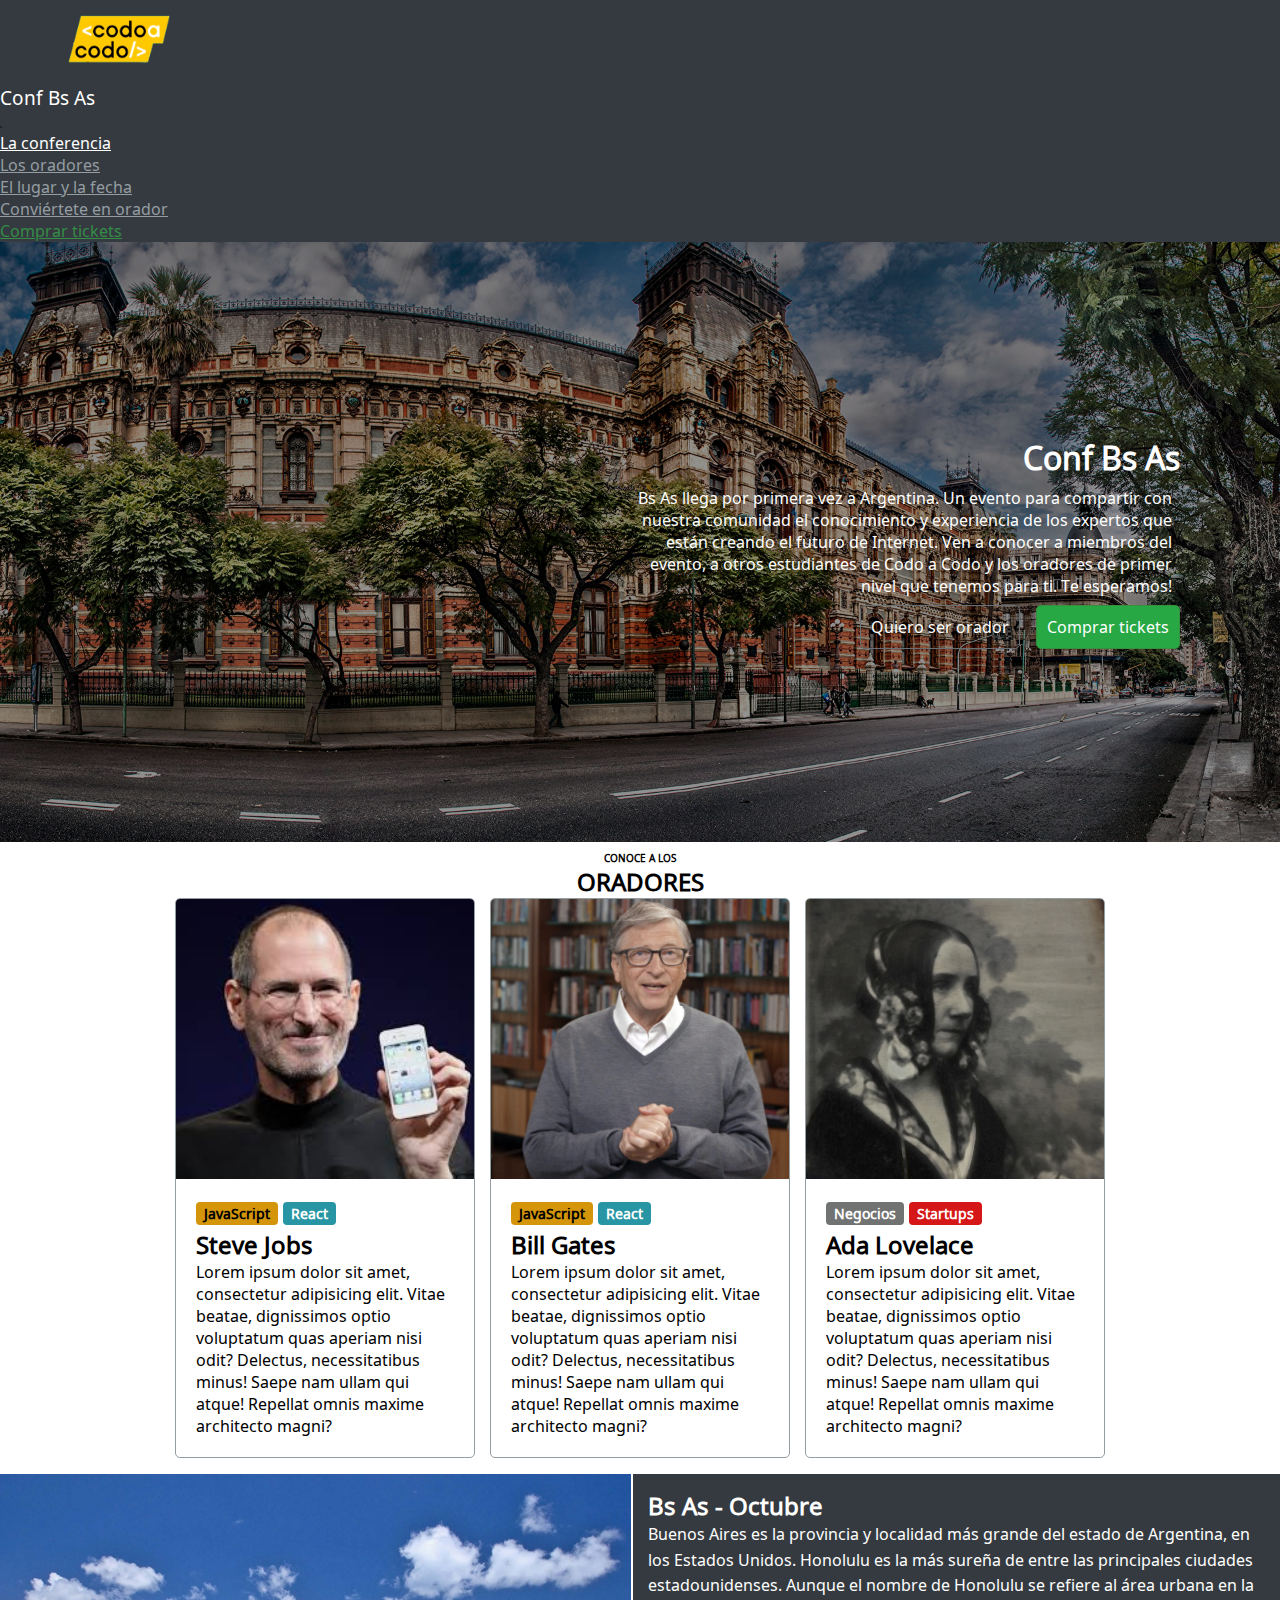
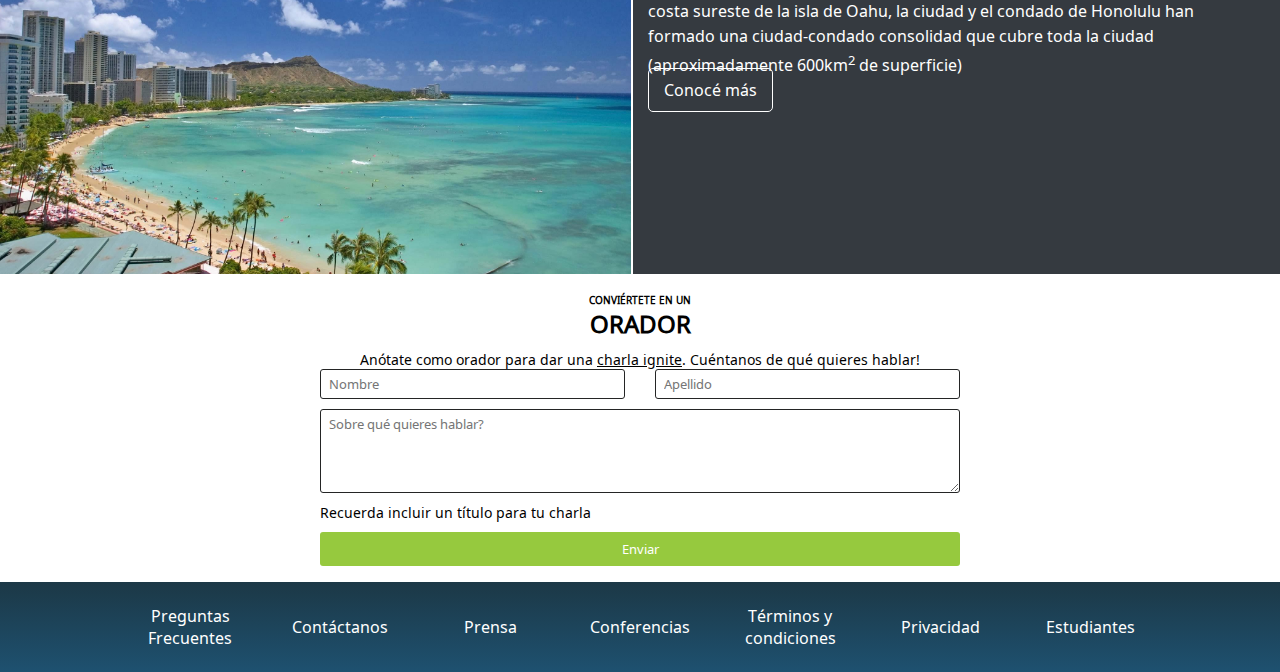
==== index.html @ 928572a6 "proyecto casi terminado" ====
<!DOCTYPE html>
<html lang="en">
  <head>
    <meta charset="UTF-8" />
    <meta name="viewport" content="width=device-width, initial-scale=1.0" />
    <title>Trabajo Final N°1</title>
    <link
      href="https://cdn.jsdelivr.net/npm/bootstrap@5.3.2/dist/css/bootstrap.min.css"
      rel="stylesheet"
      integrity="sha384-T3c6CoIi6uLrA9TneNEoa7RxnatzjcDSCmG1MXxSR1GAsXEV/Dwwykc2MPK8M2HN"
      crossorigin="anonymous"
    />
    <link rel="stylesheet" href="./css/styles.css" />
    <link rel="icon" href="./assets/img/icon.png"> <!--      https://www.flaticon.es/iconos-gratis/aterrizaje       -->
    <link
      href="https://fonts.googleapis.com/css2?family=Noto+Sans+Shavian&family=Roboto+Slab:wght@700&family=Roboto:wght@300&display=swap"
      rel="stylesheet"
    />
  </head>

  <body>
    <header class="header">
      <nav class="navbar navbar-expand-lg p-0">
        <div class="container-fluid p-0">
          <a class="navbar-brand active" href="#">
            <img src="./assets/img/codoacodo.png" alt="Logo Codo a Codo" />
          </a>
          <h3>Conf Bs As</h3>
          <button
            class="navbar-toggler me-2"
            type="button"
            data-bs-toggle="collapse"
            data-bs-target="#navbarSupportedContent"
            aria-controls="navbarSupportedContent"
            aria-expanded="false"
            aria-label="Toggle navigation"
          >
            <span class="navbar-toggler-icon"></span>
          </button>
          <div class="collapse navbar-collapse" id="navbarSupportedContent">
            <ul class="navbar-nav ms-auto mb-1 mb-lg-0">
              <li class="nav-item ms-2">
                <a class="nav-link nav-link-white" aria-current="page" href="#"
                  >La conferencia</a
                >
              </li>
              <li class="nav-item ms-2">
                <a class="nav-link" href="#oradores">Los oradores</a>
              </li>
              <li class="nav-item ms-2">
                <a class="nav-link" href="#tour">El lugar y la fecha</a>
              </li>
              <li class="nav-item ms-2">
                <a class="nav-link" href="#form">Conviértete en orador</a>
              </li>
              <li class="nav-item ms-2">
                <a class="nav-link nav-link-green" href="#">Comprar tickets</a>
              </li>
            </ul>
          </div>
        </div>
      </nav>
      <div class="container-hero">
        <div class="container-hero-info">
          <h1 class="title">Conf Bs As</h1>
          <p class="description">
            Bs As llega por primera vez a Argentina. Un evento para compartir
            con nuestra comunidad el conocimiento y experiencia de los expertos
            que están creando el futuro de Internet.
            <span class="description-hidden"
              >Ven a conocer a miembros del evento, a otros estudiantes de Codo
              a Codo y los oradores de primer nivel que tenemos para ti. Te
              esperamos!</span
            >
          </p>
          <div class="container-buttons">
            <a href="#" class="btn-hero btn-orador">Quiero ser orador</a>
            <a href="#" class="btn-hero btn-ticket">Comprar tickets</a>
          </div>
        </div>
      </div>
    </header>

    <main class="main">

      <section class="section-oradores" id="oradores">
        <h2 class="title-oradores">
          <span class="span">conoce a los </span>oradores
        </h2>
        <div class="container-cards">
          <article class="cards">
            <img
              src="./assets/img/steve.jpg"
              alt="Imagen de Steve sosteniendo el primer Iphone"
              class="img-cards"
            />
            <div class="container-info-cards">
              <h4 class="name-tech" class="">
                <span class="tech-yellow">JavaScript</span
                ><span class="tech-light-blue">React</span>
              </h4>
              <h2 class="name-oradores">Steve Jobs</h2>
              <p class="oradores_resume">
                Lorem ipsum dolor sit amet, consectetur adipisicing elit. Vitae
                beatae, dignissimos optio voluptatum quas aperiam nisi odit?
                Delectus, necessitatibus minus! Saepe nam ullam qui atque!
                Repellat omnis maxime architecto magni?
              </p>
            </div>
          </article>

          <article class="cards">
            <img
              src="./assets/img/bill.jpg"
              alt="Imagen de Bill Gates"
              class="img-cards"
            />
            <div class="container-info-cards">
              <h4 class="name-tech">
                <span class="tech-yellow">JavaScript</span
                ><span class="tech-light-blue">React</span>
              </h4>
              <h2 class="name-oradores">Bill Gates</h2>
              <p class="oradores-resume">
                Lorem ipsum dolor sit amet, consectetur adipisicing elit. Vitae
                beatae, dignissimos optio voluptatum quas aperiam nisi odit?
                Delectus, necessitatibus minus! Saepe nam ullam qui atque!
                Repellat omnis maxime architecto magni?
              </p>
            </div>
          </article>

          <article class="cards">
            <img
              src="./assets/img/ada.jpeg"
              alt="Imagen de Ada Lovelace"
              class="img-cards"
            />
            <div class="container-info-cards">
              <h4 class="name-tech">
                <span class="tech-grey">Negocios</span
                ><span class="tech-red">Startups</span>
              </h4>
              <h2 class="name-oradores">Ada Lovelace</h2>
              <p class="oradores-resume">
                Lorem ipsum dolor sit amet, consectetur adipisicing elit. Vitae
                beatae, dignissimos optio voluptatum quas aperiam nisi odit?
                Delectus, necessitatibus minus! Saepe nam ullam qui atque!
                Repellat omnis maxime architecto magni?
              </p>
            </div>
          </article>
        </div>
      </section>

      <section class="section-tour" id="tour">
        <article class="img-tour"></article>
        <article class="info-tour">
          <h2 class="title-tour">Bs As - Octubre</h2>
          <p class="description-tour">
            Buenos Aires es la provincia y localidad más grande del estado de
            Argentina, en los Estados Unidos. Honolulu es la más sureña de entre
            las principales ciudades estadounidenses. Aunque el nombre de
            Honolulu se refiere al área urbana en la costa sureste de la isla de
            Oahu, la ciudad y el condado de Honolulu han formado una
            ciudad-condado consolidad que cubre toda la ciudad (aproximadamente
            600km<sup>2</sup> de superficie)
          </p>
          <a href="#" class="btn-tour">Conocé más</a>
        </article>
      </section>

      <section class="section-form" id="form">
        <h2 class="title-form">
          <span class="span">Conviértete en un </span>orador
        </h2>
        <p class="info-form">
          Anótate como orador para dar una <u>charla ignite</u>. Cuéntanos de
          qué quieres hablar!
        </p>
        <form action="#" class="form">
          <div class="container-inputs">
            <input type="text" placeholder="Nombre" class="input-form" required />
            <input
              type="text"
              placeholder="Apellido"
              class="input-form"
              required
            />
          </div>
          <textarea
            cols="30"
            rows="4"
            placeholder="Sobre qué quieres hablar?"
            class="text-form"
          ></textarea>
          <span class="info-form info-2"
            >Recuerda incluir un título para tu charla</span
          >
          <input type="submit" value="Enviar" class="input-form-submit" />
        </form>
      </section>

    </main>

    <footer class="footer">
      <ul class="list-footer">
        <li class="list-footer-items">
          <a href="#" class="list-footer-items-link">Preguntas Frecuentes</a>
        </li>
        <li class="list-footer-items">
          <a href="#" class="list-footer-items-link">Contáctanos</a>
        </li>
        <li class="list-footer-items">
          <a href="#" class="list-footer-items-link">Prensa</a>
        </li>
        <li class="list-footer-items">
          <a href="#" class="list-footer-items-link">Conferencias</a>
        </li>
        <li class="list-footer-items">
          <a href="#" class="list-footer-items-link">Términos y condiciones</a>
        </li>
        <li class="list-footer-items">
          <a href="#" class="list-footer-items-link">Privacidad</a>
        </li>
        <li class="list-footer-items">
          <a href="#" class="list-footer-items-link">Estudiantes</a>
        </li>
      </ul>
    </footer>

    <script
      src="https://cdn.jsdelivr.net/npm/bootstrap@5.3.2/dist/js/bootstrap.bundle.min.js"
      integrity="sha384-C6RzsynM9kWDrMNeT87bh95OGNyZPhcTNXj1NW7RuBCsyN/o0jlpcV8Qyq46cDfL"
      crossorigin="anonymous"
    ></script>
  </body>
</html>
---- css/styles.css ----
*{
  box-sizing: border-box;
  font-family: "Noto Sans Shavian", sans-serif;
  margin: 0;
  padding: 0;
}
html{
  min-width: 360px !important;
  scroll-behavior: smooth;
}

.header{
  .navbar {
    background-color: #353a40;

    .navbar-brand{
      margin: 0;

      & img{
        height: 50px;
        margin: 0;
      }
    } 
    .container-fluid h3{
      color: #ffffff;
      font-weight: 100;
      display: none;
    }
    .navbar-toggler{
      border: 1px solid #242525;
    }
    .navbar-collapse {
      background-color: #4c5055;

      .nav-item .nav-link {
        color: #949da2;
      }
      .nav-item .nav-link-white{
        color: #ffffff;
      }
      .nav-item .nav-link-green{
        color: #338d47;
      }
    }
  }
  /*           HERO               */
  .container-hero{
    background: linear-gradient(to right, #0000006e, #0000006c),
      url(../assets/img/ba1.jpg) no-repeat 28% 72% / cover;
    height: calc(100vh - 55vh);
    
    .container-hero-info{
      display: flex;
      flex-direction: column;
      align-items: center;
      justify-content: center;
      height: 100%;
      
      .title{
        color: #ffffff;
        font-weight: 800;
        text-align: center;
      }
      .description{
        color: #ffffff;
        padding: 0.5em;
        text-align: center;
        
        .description-hidden{
          display: none;
        }
      }
      .container-buttons{
        display: flex;
        justify-content: center;
        gap: 1em;
        
        .btn-hero{
          color: #ffffff;
          border-radius: 5px;
          padding: 10px 10px;
          text-decoration: none;
        }
        .btn-hero.btn-orador{
          border: 1px solid #676e75;
        }
        .btn-hero.btn-ticket{
          background-color: #27a844;
          border: 1px solid #388e3c;
        }
      }
    } 
  }
}
/*             MAIN                */
.main {
  .section-oradores{
    display: flex;
    flex-direction: column;
    padding-bottom: 1em;

    .title-oradores{
      background-color: #5b656e;
      padding: 10px 0;
      text-align: center;
      text-transform: uppercase;
      width: 100%;
    }
    .container-cards{
      display: flex;
      flex-wrap: wrap;
      align-items: center;
      justify-content: center;
      gap: 15px;

      .cards{
        border: 1px solid #949da2;
        border-radius: 5px;
        overflow: hidden;
        width: 350px;
        
        .img-cards{
          object-fit: cover;
          height: 280px;
          width: 100%;
        }
        .container-info-cards{
          padding: 20px;

          .name-tech{
            font-size: .9em;
            font-weight: bold;
            margin-bottom: 5px;

            .tech-yellow{
              background-color: #d4950b;
              border-radius: 4px;
              margin-right: 5px;
              padding: 2px 8px;
            }
            .tech-light-blue{
              background-color: #2795a3;
              border-radius: 4px;
              color: #ffffff;
              margin-right: 5px;
              padding: 2px 8px;
            }
            .tech-grey, .tech-red{
              border-radius: 4px;
              color: #ffffff;
              margin-right: 5px;
              padding: 2px 8px;
            }
            .tech-grey{
              background-color: #717272;
            }
            .tech-red{
              background-color: #d61717;
            }
          }
          .name-oradores{
            font-weight: bold;
          }
        }
      }
    }
  }
  .section-tour{
    display: flex;
    flex-wrap: wrap;
    gap: 2px;
    padding-bottom: 1em;

    .img-tour{
      background: url(../assets/img/honolulu.jpg) no-repeat center / cover;
      height: 300px;
      width: 100%;
    }
    .info-tour{
      background-color: #353a40;
      color: #fff;
      padding: 15px;
      width: 100%;

      .title-tour{
        font-weight: bold;
      }
      .description-tour{
        line-height: 1.6;
      }
      .btn-tour{
        border: 1px solid #fff;
        border-radius: 5px;
        color: #fff;
        padding: 10px 15px;
        text-decoration: none;
      }
    }
  }
  .section-form{
    display: flex;
    flex-direction: column;
    align-items: center;
    justify-content: center;
    padding-bottom: 1em;

    .title-form{
      background-color: #5b656e;
      padding: 10px 0;
      text-align: center;
      text-transform: uppercase;
      width: 100%;
    }
    .info-form{
      font-size: .9em;
      padding: 0 10px;
      text-align: center;
    }
    /*            FORM               */
    .form{
      display: flex;
      flex-direction: column;
      gap: 10px;
      width: 50%;
      min-width: 300px;

      .container-inputs{
        display: flex;
        flex-direction: column;
        justify-content: space-between;
        gap: 10px;
        
      }
      .input-form, .text-form{
        border: 1px solid #242525;
        border-radius: 3px;
        outline: none;
        padding: 5px 8px;
        width: 100%;
      }
      .info-2{
        align-self: flex-start;
        padding: 0;
      }
      .input-form-submit{
        background-color: #96c93e;
        border: none;
        border-radius: 3px;
        color: #fff;
        padding: 5px;
      }
    }
  }
}
/*            FOOTER                */
.footer{
  background: linear-gradient(#1c3846, #1e5170 );

  .list-footer{
    list-style-type: none;
    display: flex;
    flex-wrap: wrap;
    align-items: center;
    justify-content: center;
    gap: 15px;
    height: 100%;
    margin: 0;
    padding: 20px 0;

    .list-footer-items .list-footer-items-link{
      color: #ffffff;
    }
  }
}

/*         MEDIA QUERIES            */
@media screen and (min-width: 920px) {
  *{
    transition: 0.5s ease;
  }

  .header{
    .navbar{

      .navbar-brand img{
        height: 80px;
        padding-left: 50px;
      }
      .container-fluid h3{
        display: block;
      }
      .navbar-collapse{
        background-color: #353a40;
        padding-right: 50px;
      }
    }

    .container-hero{
      height: 600px;

      .container-hero-info{
        align-items: flex-end;
        padding-right: 100px;

        .description{
          text-align: end;
          width: 550px;

          .description-hidden{
            display: inline;
          }
        }
      }
    }
  }

  .main{

    .section-oradores{
      .title-oradores{
        background-color: #ffffff;
        padding-bottom: 0;

        .span{
          display: block;
          font-size: .4em;
        }
      }
      .container-cards .cards{
        width: 300px;
      }
    }
    .section-tour{
      flex-wrap: nowrap;
      height: 400px;
  
      .img-tour, .info-tour{
        height: inherit;
      }
    }
    .section-form{
      .title-form{
        background-color: #ffffff;
        padding-top: 20px;

        .span{
          display: block;
          font-size: .4em;
        }
      }
      .form .container-inputs{
        flex-direction: row;
        gap: 30px;
      }
      .form .input-form-submit{
        padding: 8px;
      }
    }

  }  
  .footer{
    height:90px;

    .list-footer{
      gap: 50px;

      .list-footer-items{
        width: 100px;
        text-align: center;
        
        .list-footer-items-link{
          text-decoration: none;
        }
      } 
    }
  }
}
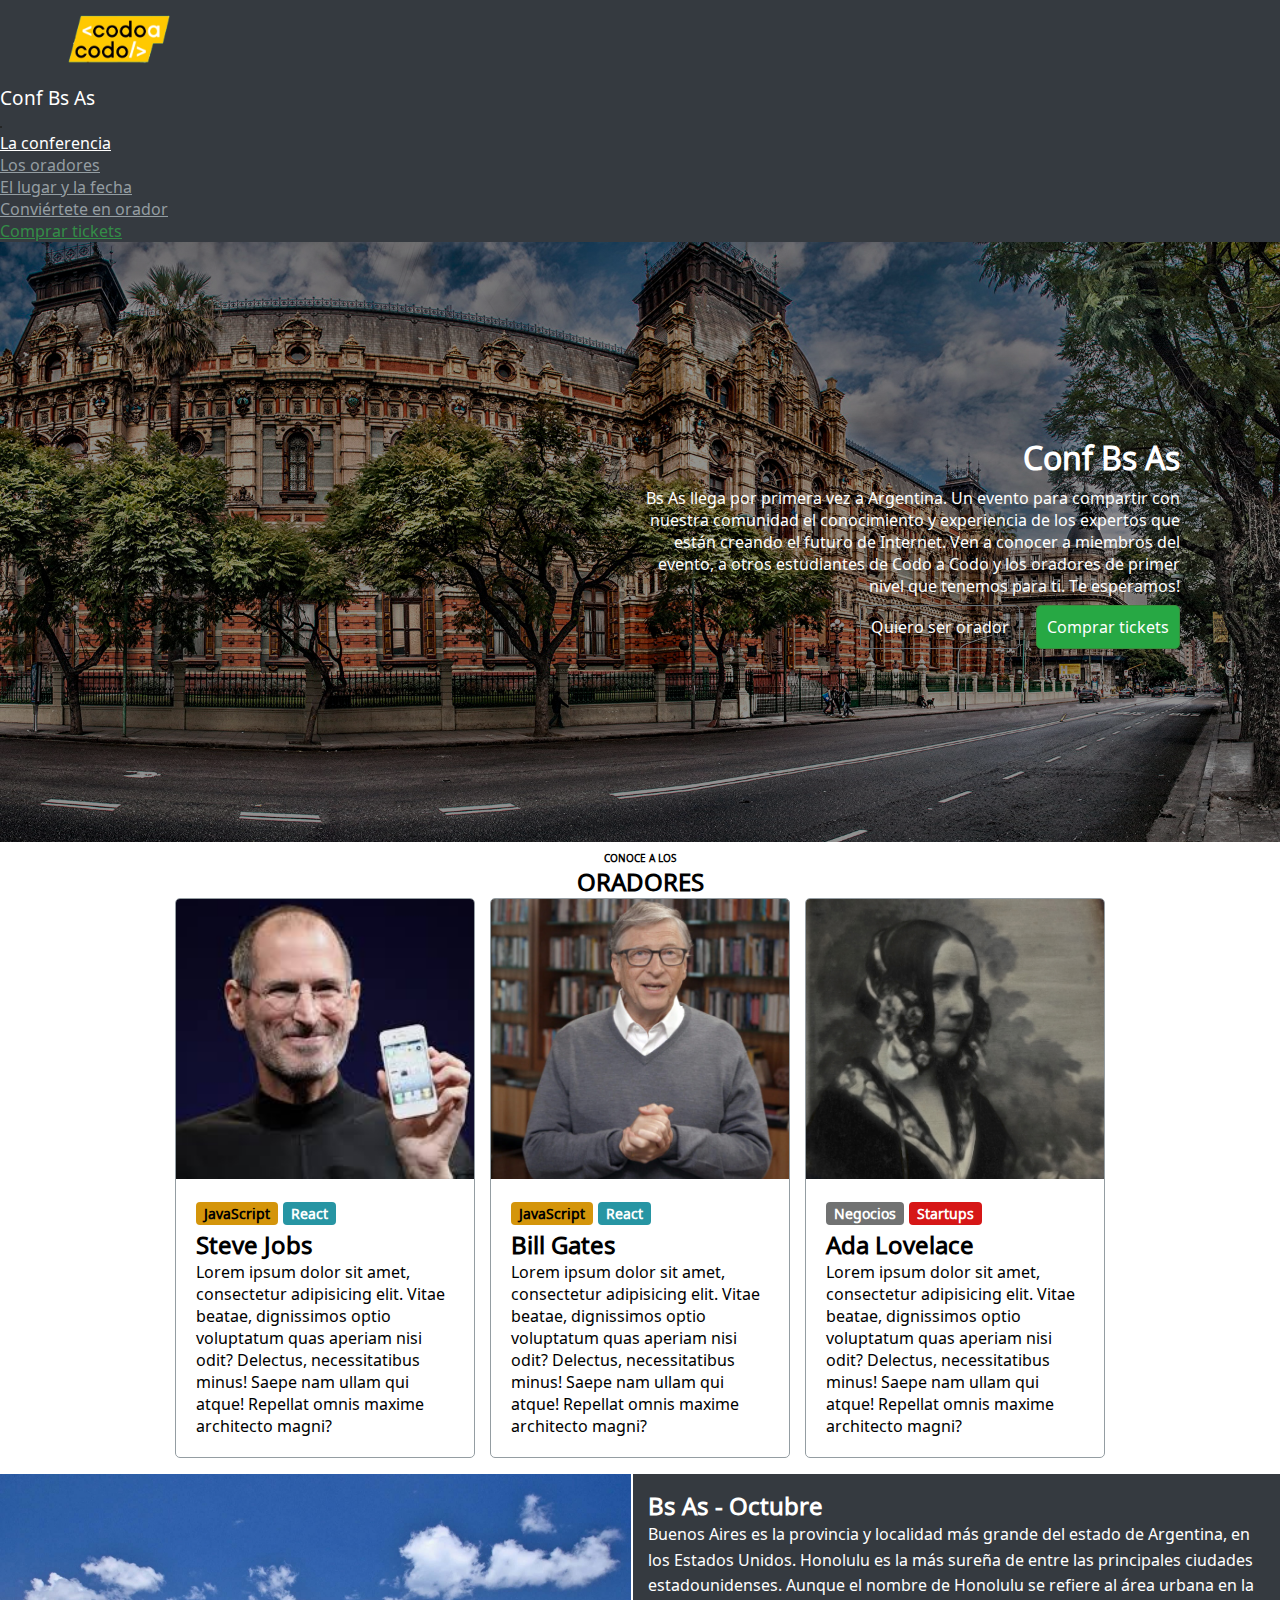
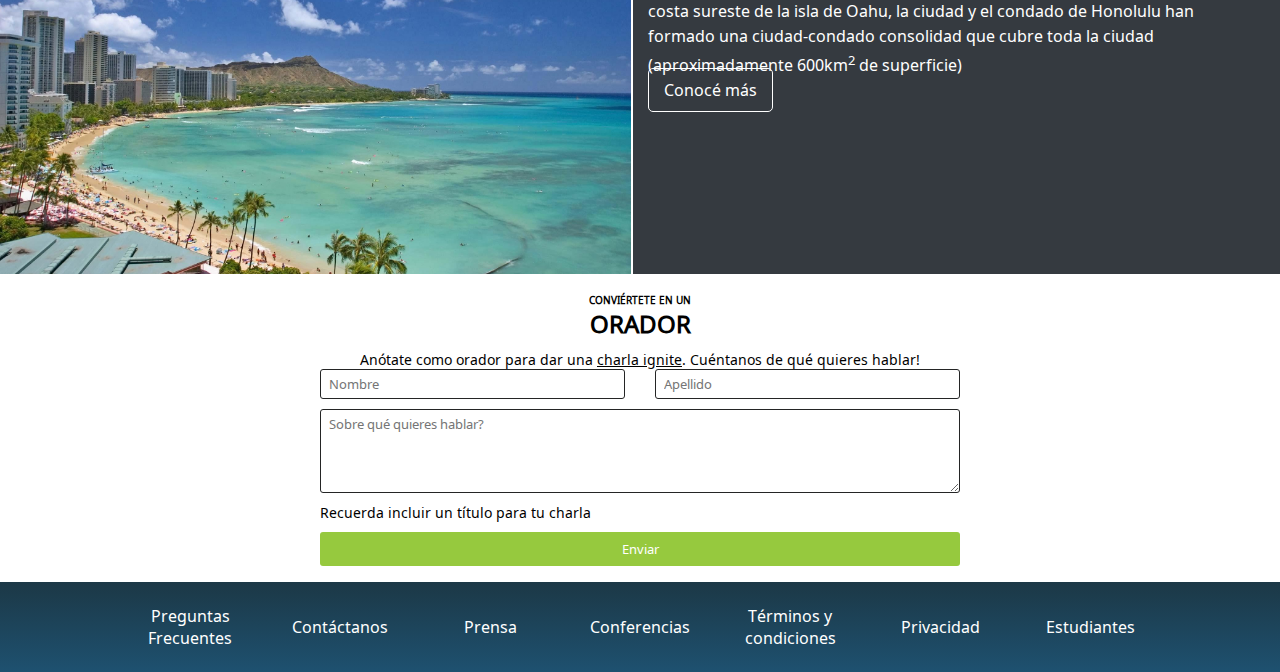
==== commit f0a710bc: "mejor organización index.html" ====
--- a/index.html
+++ b/index.html
@@ -11,7 +11,8 @@
       crossorigin="anonymous"
     />
     <link rel="stylesheet" href="./css/styles.css" />
-    <link rel="icon" href="./assets/img/icon.png"> <!--      https://www.flaticon.es/iconos-gratis/aterrizaje       -->
+    <!--      https://www.flaticon.es/iconos-gratis/aterrizaje       -->
+    <link rel="icon" href="./assets/img/icon.png" />
     <link
       href="https://fonts.googleapis.com/css2?family=Noto+Sans+Shavian&family=Roboto+Slab:wght@700&family=Roboto:wght@300&display=swap"
       rel="stylesheet"
@@ -20,6 +21,7 @@
 
   <body>
     <header class="header">
+
       <nav class="navbar navbar-expand-lg p-0">
         <div class="container-fluid p-0">
           <a class="navbar-brand active" href="#">
@@ -40,7 +42,10 @@
           <div class="collapse navbar-collapse" id="navbarSupportedContent">
             <ul class="navbar-nav ms-auto mb-1 mb-lg-0">
               <li class="nav-item ms-2">
-                <a class="nav-link nav-link-white" aria-current="page" href="#"
+                <a
+                  class="nav-link nav-link-white"
+                  aria-current="page"
+                  href="#conferencia"
                   >La conferencia</a
                 >
               </li>
@@ -54,13 +59,19 @@
                 <a class="nav-link" href="#form">Conviértete en orador</a>
               </li>
               <li class="nav-item ms-2">
-                <a class="nav-link nav-link-green" href="#">Comprar tickets</a>
+                <a
+                  class="nav-link nav-link-green"
+                  href="https://dribbble.com/errorpage"
+                  target="_blank"
+                  >Comprar tickets</a
+                >
               </li>
             </ul>
           </div>
         </div>
       </nav>
-      <div class="container-hero">
+
+      <div class="container-hero" id="conferencia">
         <div class="container-hero-info">
           <h1 class="title">Conf Bs As</h1>
           <p class="description">
@@ -74,15 +85,20 @@
             >
           </p>
           <div class="container-buttons">
-            <a href="#" class="btn-hero btn-orador">Quiero ser orador</a>
-            <a href="#" class="btn-hero btn-ticket">Comprar tickets</a>
+            <a href="#form" class="btn-hero btn-orador">Quiero ser orador</a>
+            <a
+              href="https://dribbble.com/errorpage"
+              target="_blank"
+              class="btn-hero btn-ticket"
+              >Comprar tickets</a
+            >
           </div>
         </div>
       </div>
+
     </header>
 
     <main class="main">
-
       <section class="section-oradores" id="oradores">
         <h2 class="title-oradores">
           <span class="span">conoce a los </span>oradores
@@ -180,7 +196,12 @@
         </p>
         <form action="#" class="form">
           <div class="container-inputs">
-            <input type="text" placeholder="Nombre" class="input-form" required />
+            <input
+              type="text"
+              placeholder="Nombre"
+              class="input-form"
+              required
+            />
             <input
               type="text"
               placeholder="Apellido"
@@ -200,7 +221,6 @@
           <input type="submit" value="Enviar" class="input-form-submit" />
         </form>
       </section>
-
     </main>
 
     <footer class="footer">
--- a/css/styles.css
+++ b/css/styles.css
@@ -10,6 +10,8 @@
 }
 
 .header{
+
+  /*        NAVIGATION            */
   .navbar {
     background-color: #353a40;
 
@@ -47,7 +49,7 @@
   .container-hero{
     background: linear-gradient(to right, #0000006e, #0000006c),
       url(../assets/img/ba1.jpg) no-repeat 28% 72% / cover;
-    height: calc(100vh - 55vh);
+    height: 250px;
     
     .container-hero-info{
       display: flex;
@@ -303,6 +305,7 @@
         padding-right: 100px;
 
         .description{
+          padding-right: 0;
           text-align: end;
           width: 550px;
 
@@ -375,3 +378,4 @@
     }
   }
 }
+
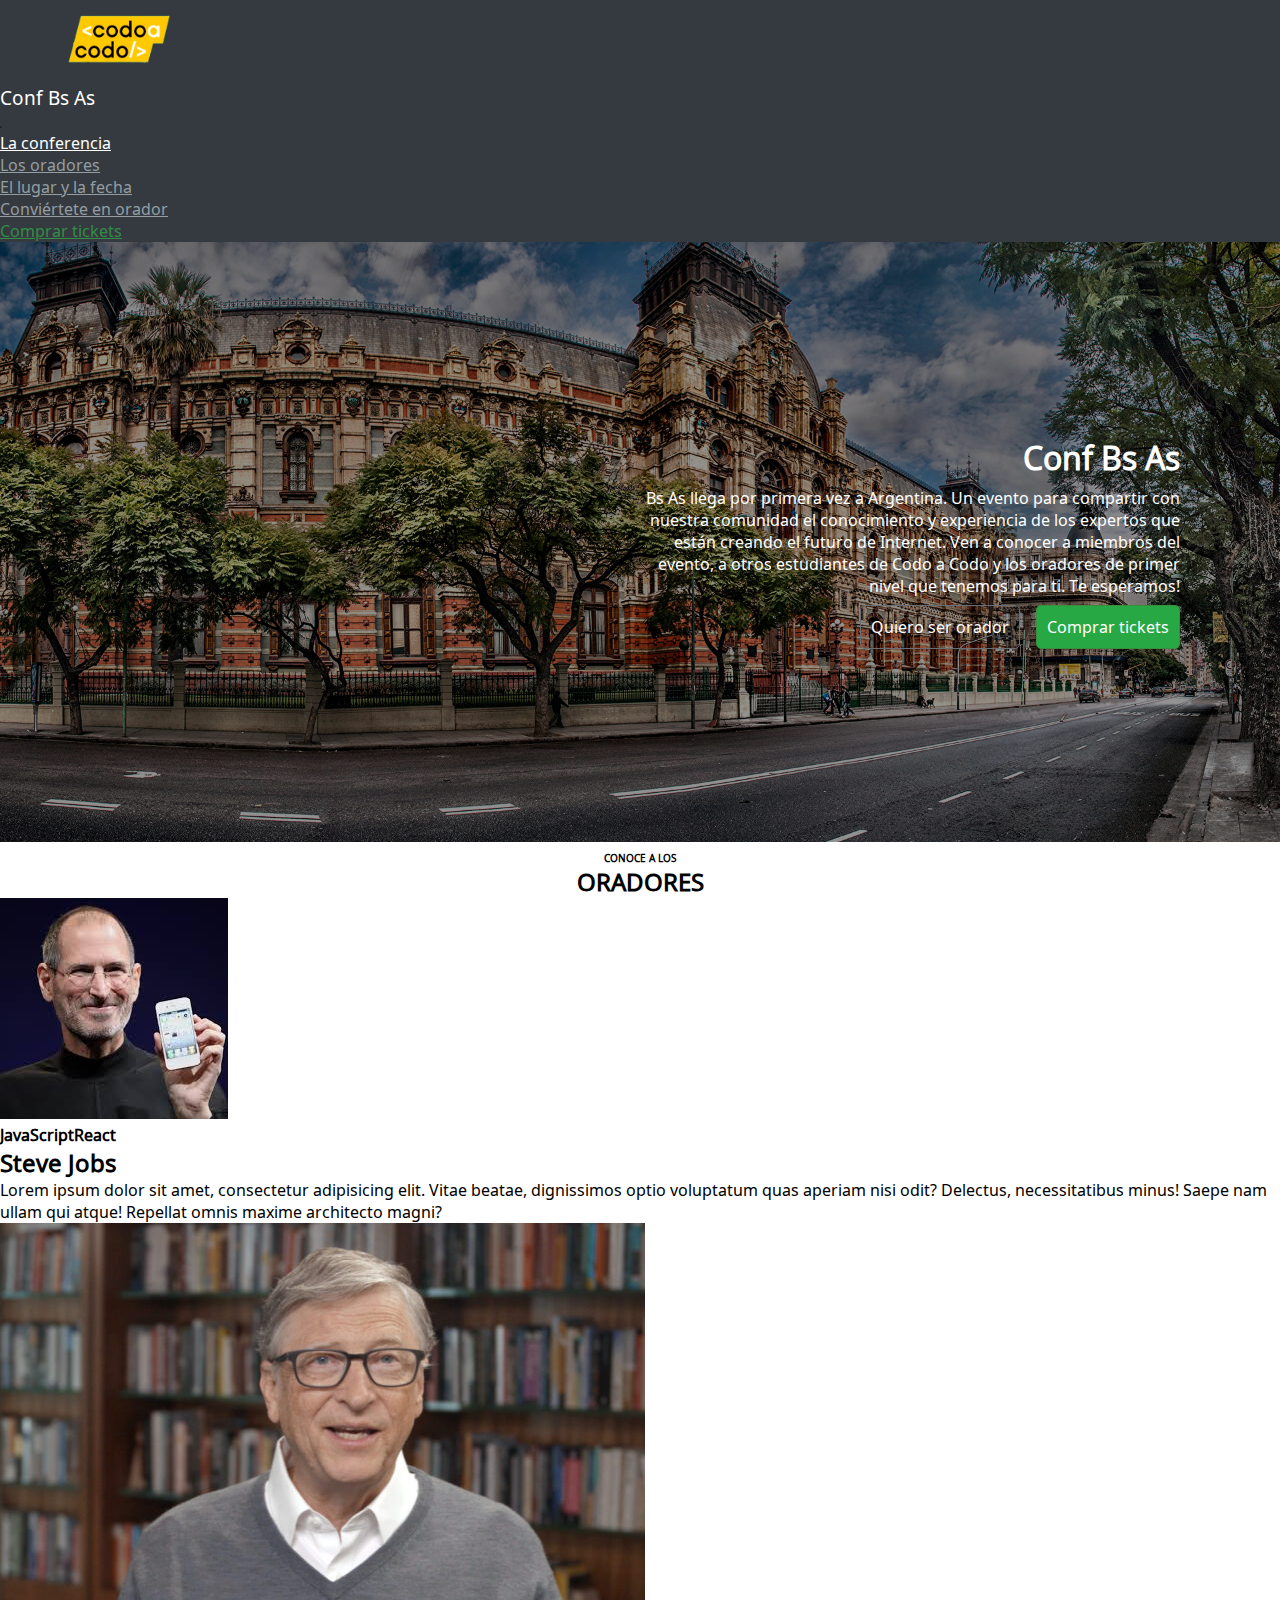
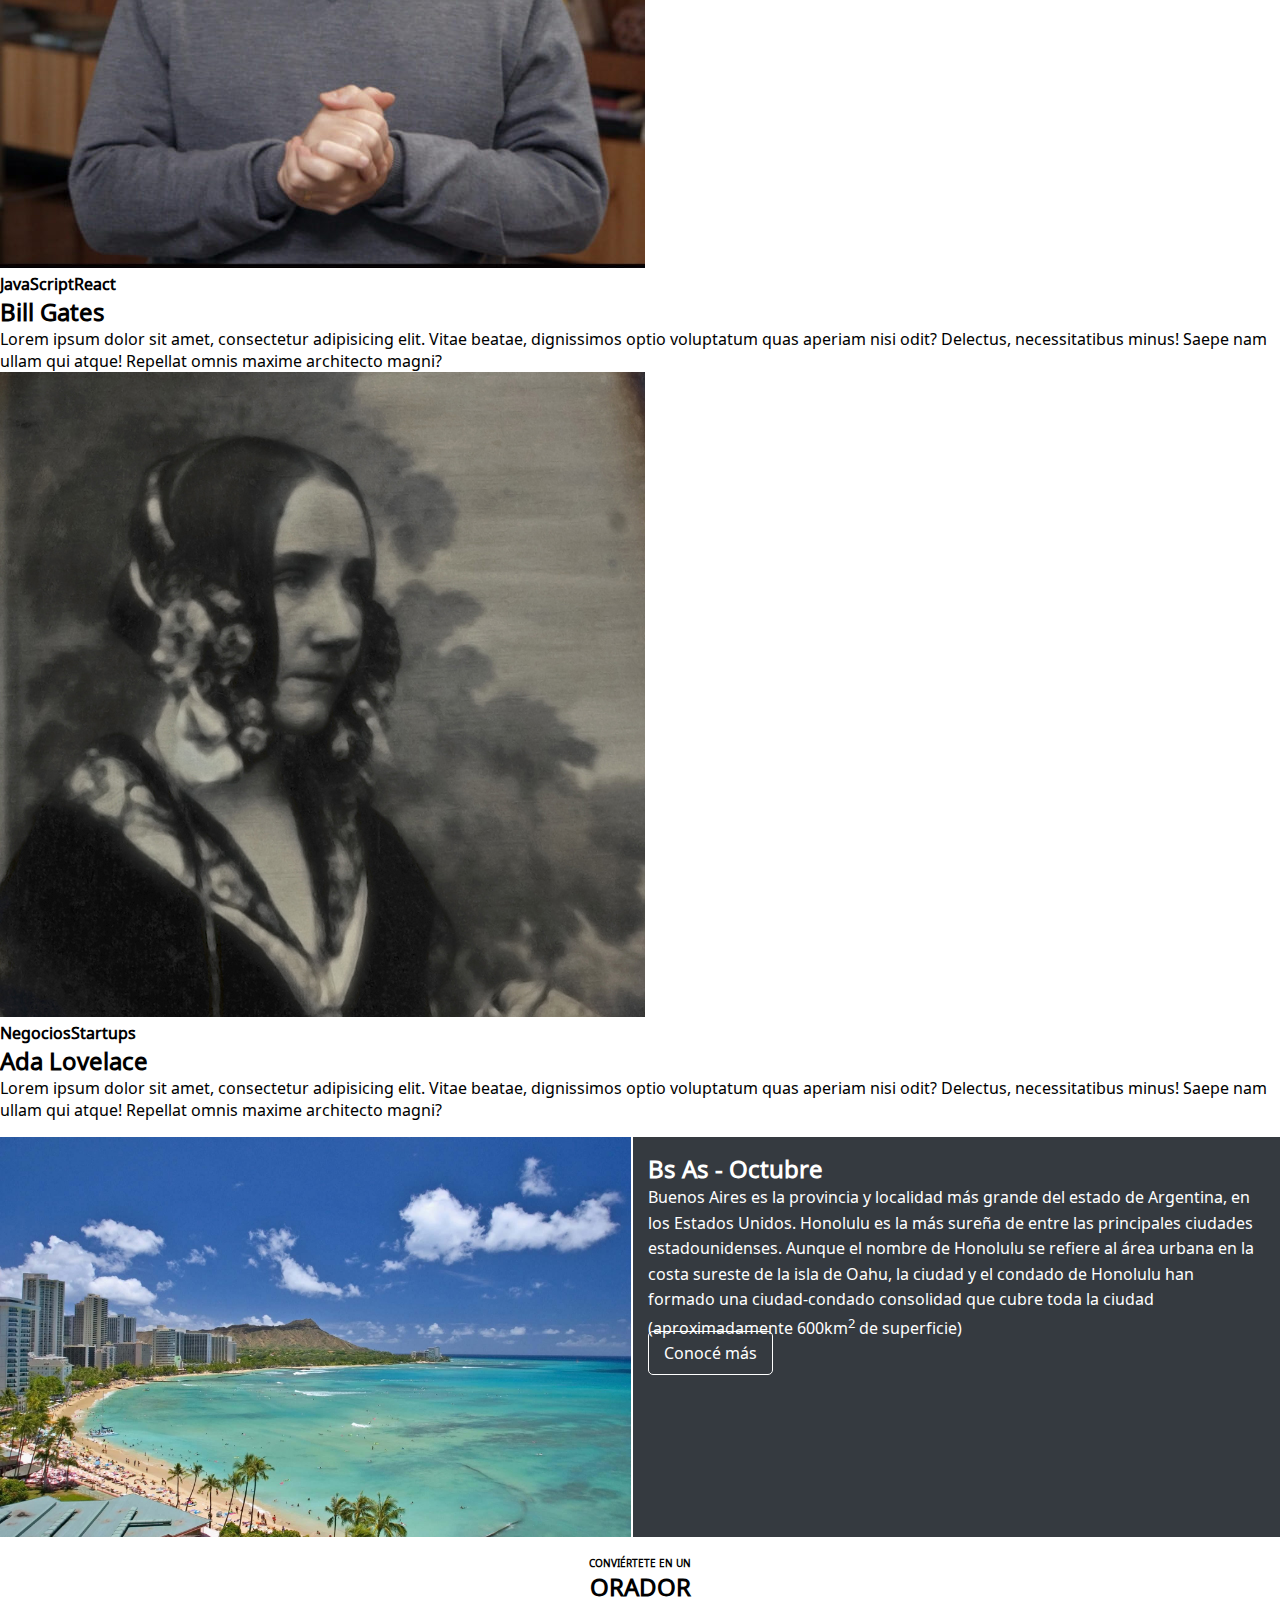
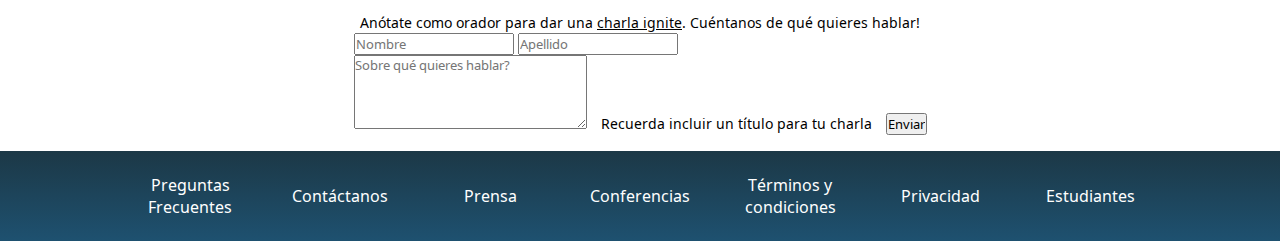
==== commit 8d405587: "corregido referencias en index y tickets" ====
--- a/index.html
+++ b/index.html
@@ -61,8 +61,7 @@
               <li class="nav-item ms-2">
                 <a
                   class="nav-link nav-link-green"
-                  href="https://dribbble.com/errorpage"
-                  target="_blank"
+                  href="./pages/tickets.html"
                   >Comprar tickets</a
                 >
               </li>
@@ -87,8 +86,7 @@
           <div class="container-buttons">
             <a href="#form" class="btn-hero btn-orador">Quiero ser orador</a>
             <a
-              href="https://dribbble.com/errorpage"
-              target="_blank"
+              href="./pages/tickets.html"
               class="btn-hero btn-ticket"
               >Comprar tickets</a
             >
@@ -103,8 +101,8 @@
         <h2 class="title-oradores">
           <span class="span">conoce a los </span>oradores
         </h2>
-        <div class="container-cards">
-          <article class="cards">
+        <div class="container-cards-index">
+          <article class="cards-index">
             <img
               src="./assets/img/steve.jpg"
               alt="Imagen de Steve sosteniendo el primer Iphone"
@@ -125,7 +123,7 @@
             </div>
           </article>
 
-          <article class="cards">
+          <article class="cards-index">
             <img
               src="./assets/img/bill.jpg"
               alt="Imagen de Bill Gates"
@@ -146,7 +144,7 @@
             </div>
           </article>
 
-          <article class="cards">
+          <article class="cards-index">
             <img
               src="./assets/img/ada.jpeg"
               alt="Imagen de Ada Lovelace"
@@ -194,7 +192,7 @@
           Anótate como orador para dar una <u>charla ignite</u>. Cuéntanos de
           qué quieres hablar!
         </p>
-        <form action="#" class="form">
+        <form action="#" class="form-index">
           <div class="container-inputs">
             <input
               type="text"
